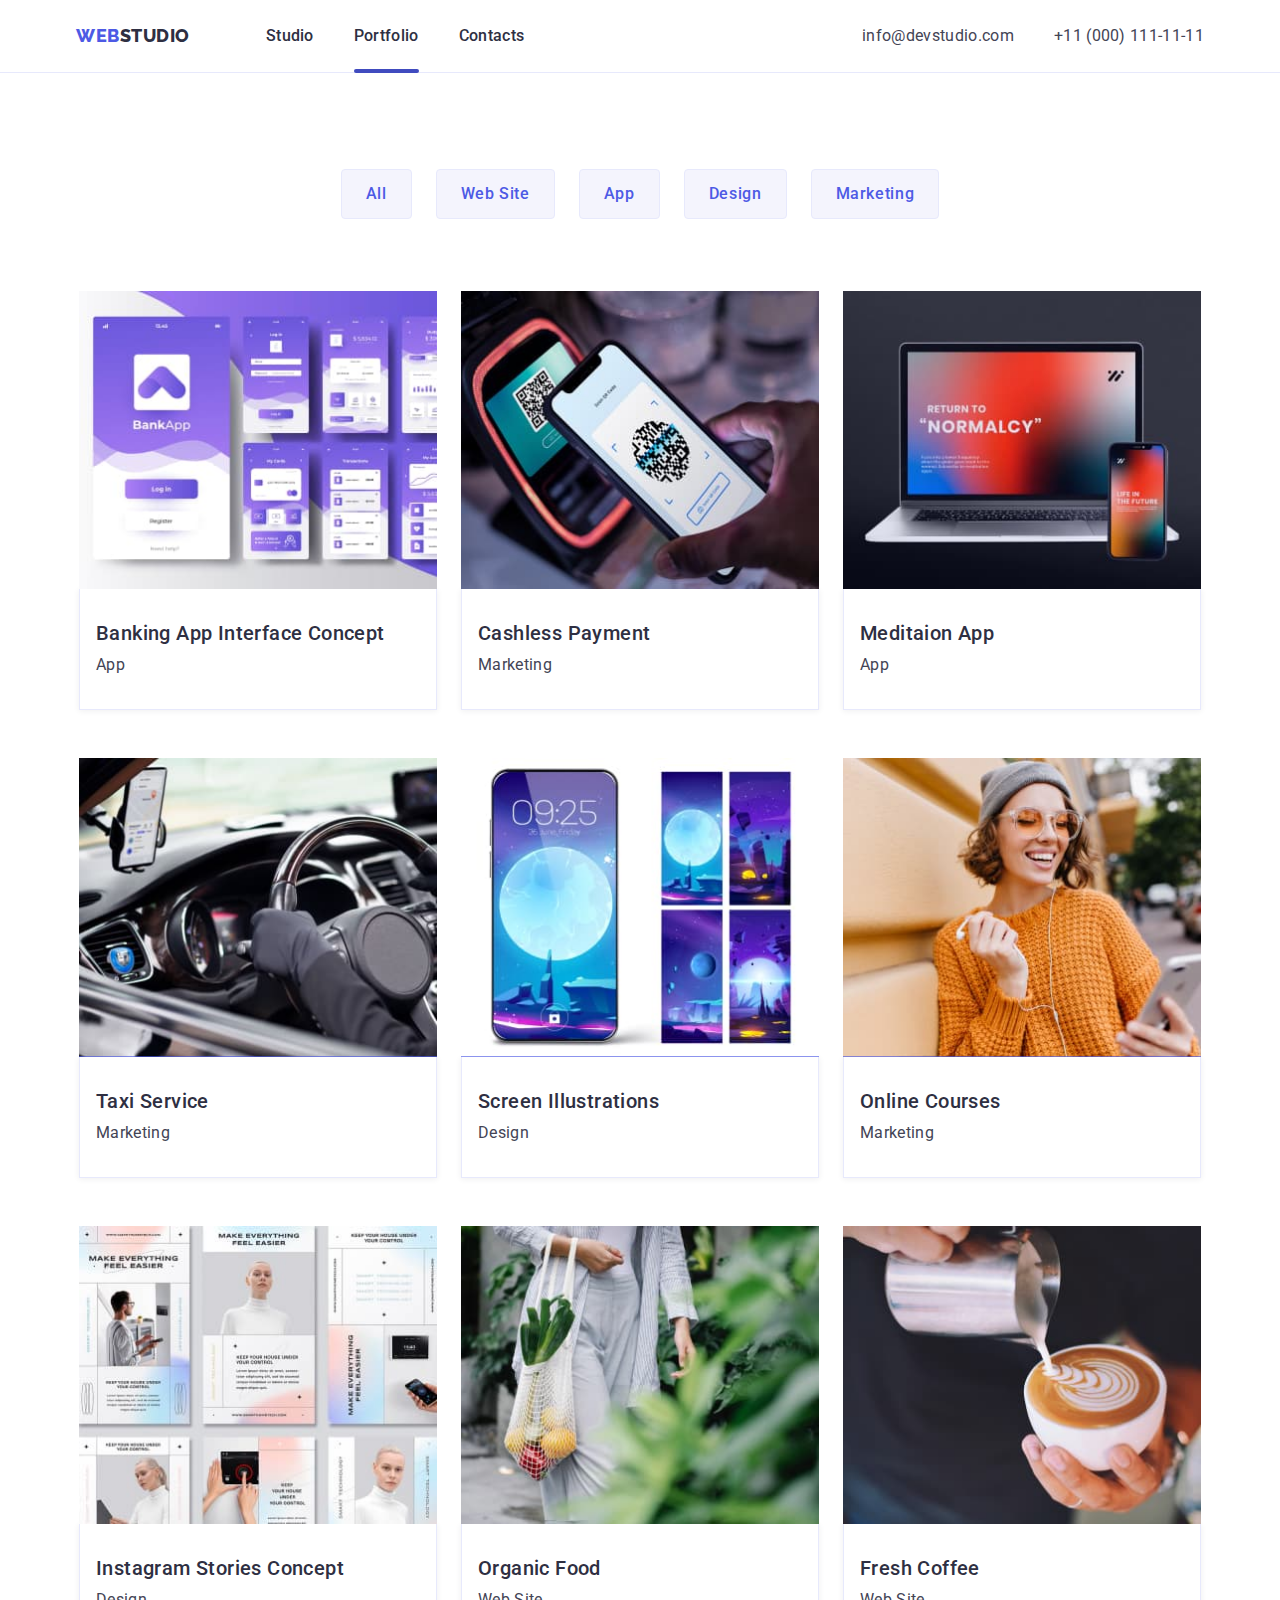
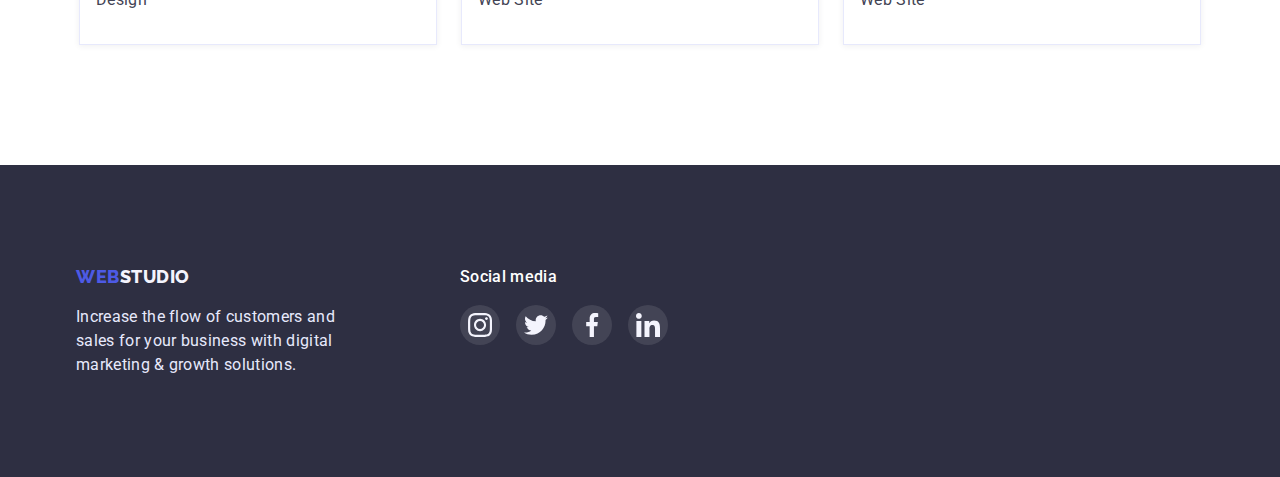
==== portfolio.html @ 310cc635 "1 save" ====
<!DOCTYPE html>
<html lang="en">
<head>
    <meta charset="UTF-8">
    <meta http-equiv="X-UA-Compatible" content="IE=edge">
    <meta name="viewport" content="width=device-width, initial-scale=1.0">
    <title>Portfolio</title>
    <link rel="preconnect" href="https://fonts.googleapis.com">
    <link rel="preconnect" href="https://fonts.gstatic.com" crossorigin>
    <link href="https://fonts.googleapis.com/css2?family=Raleway:wght@800&family=Roboto:wght@400;500;700;900&display=swap" rel="stylesheet">
    <link rel="stylesheet" href="https://cdnjs.cloudflare.com/ajax/libs/modern-normalize/1.1.0/modern-normalize.min.css">
    <link rel="stylesheet" href="./css/styles.css">
</head>

<body>
    <header class="header">
        <!--Navigation-->
            <div class="container header-container">
                <nav class="header-navigation">
                    <div class="logo-wrap">
                        <a href ="./index.html" class="logo-first-part link">WEB<span class="logo-second-part">STUDIO</span>
                        </a>
                    </div>
                <ul class="header-list list">
                    <li class="header-item">
                        <a class="header-link link" href="./index.html">Studio</a>
                    </li>
                    <li class="header-item">
                        <a class="header-link link current" href="./portfolio.html">Portfolio</a>
                    </li>
                    <li class="header-item">
                        <a class="header-link link" href="./Contacts">Contacts</a>
                    </li>
                </ul>
                </nav>
            <!--Contacts-->
            <ul class="contacts list">
                <li><a class="contact-mail link" href="mailto:info@devstudio.com">info@devstudio.com</a></li>
                <li><a class="contact-phone link" href="tel:+110001111111">+11 (000) 111-11-11</a></li>
            </ul>
            </div>
        </header>
<main>

<!--Portfolio-->

    <section class="portfolio section">
        <div class="container">
            <h1 class="visually-hidden">Portfolio</h1>       
            <ul class="buttons-list list">
                <li>
                    <button type="button" class="btn btn-secondary">All</button>
                </li>
                <li>
                    <button type="button" class="btn btn-secondary">Web Site</button>
                </li>
                <li>
                    <button type="button" class="btn btn-secondary">App</button>
                </li>
                <li>
                    <button type="button" class="btn btn-secondary">Design</button>
                </li>
                <li>
                    <button type="button" class="btn btn-secondary">Marketing</button>
                </li>
            </ul>
    
    <!--List of Pictures and Services-->
    
            <ul class="services-list list">
                <li class="service-item">
                    <a href="" class="service-link link">
                        <div class="service-overlay">
                            <img src="images/img-portf1.jpg" alt="BankApp" width="360" height="300">
                            <p class="service-top-tex">14 Stylish and User-Friendly App Design Concepts · Task Manager App · Calorie Tracker App · Exotic Fruit Ecommerce App · Cloud Storage App</p>
                        </div>
                        <div class="service-name">
                            <h2 class="service-title">Banking App Interface Concept</h2>
                            <p class="service-type">App</p>
                        </div>
                    </a>
                </li>
                <li class="service-item">
                    <a href="" class="link">
                        <div class="service-overlay">
                            <img src="images/img-portf2.jpg" alt="blue square" width="360" height="300">
                            <p class="service-top-tex">14 Stylish and User-Friendly App Design Concepts · Task Manager App · Calorie Tracker App · Exotic Fruit Ecommerce App · Cloud Storage App</p>
                        </div>
                        <div class="service-name">
                            <h2 class="service-title">Cashless Payment</h2>
                            <p class="service-type">Marketing</p>
                        </div>
                    </a>
                </li>
                <li class="service-item">
                    <a href="" class="link">
                        <div class="service-overlay">
                            <img src="images/img-portf3.jpg" alt="Laptop" width="360" height="300">
                            <p class="service-top-tex">14 Stylish and User-Friendly App Design Concepts · Task Manager App · Calorie Tracker App · Exotic Fruit Ecommerce App · Cloud Storage App</p>
                        </div>
                        <div class="service-name">
                            <h2 class="service-title">Meditaion App</h2>
                            <p class="service-type">App</p>
                        </div>
                    </a>
                </li>
                <li class="service-item">
                    <a href="" class="link">
                        <div class="service-overlay">
                            <img src="images/img-portf4.jpg" alt="Taxi" width="360" height="300">
                            <p class="service-top-tex">14 Stylish and User-Friendly App Design Concepts · Task Manager App · Calorie Tracker App · Exotic Fruit Ecommerce App · Cloud Storage App</p>
                        </div>
                        <div class="service-name">
                            <h2 class="service-title">Taxi Service</h2>
                            <p class="service-type">Marketing</p>
                        </div>
                    </a>
                </li>
                <li class="service-item">
                    <a href="" class="link">
                        <div class="service-overlay">
                            <img src="images/img-portf5.jpg" alt="Mobile phone" width="360" height="300">
                            <p class="service-top-tex">14 Stylish and User-Friendly App Design Concepts · Task Manager App · Calorie Tracker App · Exotic Fruit Ecommerce App · Cloud Storage App</p>
                        </div>
                        <div class="service-name">
                            <h2 class="service-title">Screen Illustrations</h2>
                            <p class="service-type">Design</p>
                        </div>
                    </a>
                </li>
                <li class="service-item">
                    <a href="" class="link">
                        <div class="service-overlay">
                            <img src="images/img-portf6.jpg" alt="Girl" width="360" height="300">
                            <p class="service-top-tex">14 Stylish and User-Friendly App Design Concepts · Task Manager App · Calorie Tracker App · Exotic Fruit Ecommerce App · Cloud Storage App</p>
                        </div>
                        <div class="service-name">
                            <h2 class="service-title">Online Courses</h2>
                            <p class="service-type">Marketing</p>
                        </div>
                    </a>
                </li>
                <li class="service-item">
                    <a href="" class="link">
                        <div class="service-overlay">
                            <img src="images/img-portf7.jpg" alt="Instagram pages" width="360" height="300">
                            <p class="service-top-tex">14 Stylish and User-Friendly App Design Concepts · Task Manager App · Calorie Tracker App · Exotic Fruit Ecommerce App · Cloud Storage App</p>
                        </div>
                        <div class="service-name">
                            <h2 class="service-title">Instagram Stories Concept</h2>
                            <p class="service-type">Design</p>
                        </div>
                    </a>
                </li>
                <li class="service-item">
                    <a href="" class="link">
                        <div class="service-overlay">
                            <img src="images/img-portf8.jpg" alt="Woman with bag" width="360" height="300">
                            <p class="service-top-tex">14 Stylish and User-Friendly App Design Concepts · Task Manager App · Calorie Tracker App · Exotic Fruit Ecommerce App · Cloud Storage App</p>
                        </div>
                        <div class="service-name">
                            <h2 class="service-title">Organic Food</h2>
                            <p class="service-type">Web Site</p>
                        </div>
                    </a>
                </li>
                <li class="service-item">
                    <a href="" class="link">
                        <div class="service-overlay">
                            <img src="images/img-portf9.jpg" alt="Hands and Coffee" width="360" height="300">
                            <p class="service-top-tex">14 Stylish and User-Friendly App Design Concepts · Task Manager App · Calorie Tracker App · Exotic Fruit Ecommerce App · Cloud Storage App</p>
                        </div>
                        <div class="service-name">
                            <h2 class="service-title">Fresh Coffee</h2>
                            <p class="service-type">Web Site</p>
                        </div>
                    </a>
                </li>
            </ul>
        </div>
    </section>
</main>
<footer class="footer">
    <div class="container">
        <div class="footer-left-part">
            <a href ="./index.html" class="logo-first-part link">WEB<span class="logo-second-part footer-logo-second-part">STUDIO</span></a>
            <p class="footer-paragraph">Increase the flow of customers and sales for your business with digital marketing & growth solutions.</p>
        </div>
        <div class="fotter-right-part">
            <h4 class="social-title">Social media</h4>
                <ul class="social-list list">
                    <li class="social-item">
                        <a href="" class="social-link link">
                            <svg class="social-icon" width="24" height="24">
                                <use href="./images/icons.svg#icon-instagram"></use>
                            </svg>
                        </a>
                    </li>
                    <li class="social-item">
                        <a href="" class="social-link link">
                            <svg class="social-icon" width="24" height="24">
                                <use href="./images/icons.svg#icon-twitter"></use>
                            </svg>
                        </a>
                    </li>
                    <li class="social-item">
                        <a href="" class="social-link link">
                            <svg class="social-icon" width="24" height="24">
                                <use href="./images/icons.svg#icon-facebook"></use>
                            </svg>
                        </a>
                    </li>
                    <li class="social-item">
                        <a href="" class="social-link link">
                            <svg class="social-icon" width="24" height="24">
                                <use href="./images/icons.svg#icon-linkedin"></use>
                            </svg>
                        </a>
                    </li>
                </ul>
        </div>
    </div>
</footer>
<script src="./js/modal.js"></script>
</body>
</html>
---- css/styles.css ----
:root {
--navigation-color: #2E2F42;
--first-title-color: #FFFFFF;
--btn-color: #E7E9FC;
--main-text-color: #434455;
--accent-color: #4D5AE5;
--btn-focur-color: #404BBF;
--background-color: #F4F4FD;
--customets: #8E8F99;
--icon-hover: #31D0AA;
--modal-color: #FCFCFC;
--transition: 250ms cubic-bezier(0.4, 0, 0.2, 1);

}

body {
    background-color: var(--first-title-color);
    font-family: 'Roboto', 'sans-serif';
    font-style: normal;
    font-weight: 400;
    color: var(--main-text-color);
}

h1, h2, h3, h4, p, ul, ol {
    margin-top: 0;
    margin-bottom: 0;
}

img {
    display: block;
    max-width: 100%;
    height: auto;
}

.container {
    width: 1158px;
    padding-left: 15px;
    padding-right: 15px;
    outline: 1px;
    margin: 0 auto;
}

.section {
    padding-top: 120px;
    padding-bottom: 120px;
}

.list {
    list-style: none;
    padding: 0;
}
.link {text-decoration: none;}

.visually-hidden {
    position: absolute;
    width: 1px;
    height: 1px;
    margin: -1px;
    border: 0;
    padding: 0;
    white-space: nowrap;
    clip-path: inset(100%);
    clip: rect(0 0 0 0);
    overflow: hidden;
}

.header {
    border-bottom: 1px solid var(--btn-color)
}

/* Navigation */

.header > .container {
    display: flex;
    align-items: center;
    
}

.header-navigation {
    display: flex;
    align-items: center;
    margin-right: auto;
}

/* Logo */
.logo-wrap {
    margin-right: 76px;
}

.logo-first-part {
    color: var(--accent-color);
    font-family: 'Raleway', 'sans-serif';
    font-weight: 800;
    font-size: 18px;
    line-height: calc(24/18);
    letter-spacing: 0.03em;
}

.logo-second-part {color: var(--navigation-color);}

.header-item {
    position: relative;   
}

.header-item .current::after {
    content: '';
    display: block;
    position: absolute;
    width: 100%;
    height: 4px;
    border-radius: 2px;
    left: 0;
    bottom: -25px;
    background-color: var(--btn-focur-color);
}

.header-list .link {
    font-weight: 500;
    font-size: 16px;
    line-height: calc(24/16);
    letter-spacing: 0.02em;
    color: var(--navigation-color);
    transition: color var(--transition);
}
.header-list .link:hover, .header-list .link:focus {
    color: var(--btn-focur-color)}

.header-list {
    display: flex;
    gap: 40px;
    align-items: center;
}

.contacts .link {
    display: block;
    padding-top: 24px;
    padding-bottom: 24px;
    font-size: 16px;
    line-height: calc(24/16);
    letter-spacing: 0.02em;
    color: var(--main-text-color-color);
    transition: color var(--transition);
}

.contacts .link:hover {color: var(--btn-focur-color)}

.contacts {
    display: flex;
    gap: 40px;
    align-items: center;
}

/* Tittle in the center */
.hero-section {
    padding-top: 188px;
    padding-bottom: 188px;
    max-width: 1440px;
    text-align: center;
    margin: auto;
    background-color: var(--navigation-color);
    background-image: 
    linear-gradient( to right, rgba(46, 47, 66, 0.7), rgba(46, 47, 66, 0.7)), 
    url(../images/people-office.jpg);
    background-repeat: no-repeat;
    background-position: center;
    background-size: cover;
}

.hero-title {
    max-width: 496px;
    font-weight: 700;
    font-size: 56px;
    line-height: calc(60/56);
    letter-spacing: 0.02em;
    color: var(--first-title-color);
    margin-right: auto;
    margin-left: auto;
    margin-bottom: 48px;
}

/* Button */
.btn {
    border-radius: 4px;
    font-family: inherit;
    font-weight: 500;
    font-size: 16px;
    letter-spacing: 0.04em;
    cursor: pointer;
}

.btn-primary {
    display: inline-block;
    border: 1px solid transparent;
    padding: 16px 32px;
    line-height: calc(19/16);
    color: var(--first-title-color);
    background-color: var(--accent-color);
    transition: background-color var(--transition), box-shadow var(--transition); 
}

.btn-secondary {
    display: flex;
    border: 1px solid var(--btn-color);
    padding: 12px 24px;
    line-height: 1.5;
    align-items: center;
    text-align: center;
    color: var(--accent-color);
    background-color: var(--background-color);
    transition: color var(--transition), background-color var(--transition);
}

.btn-primary:hover, .btn-primary:focus {
    background-color: var(--btn-focur-color);
    box-shadow: 0px 4px 4px rgba(0, 0, 0, 0.15);
}
.btn-secondary:hover, .btn-secondary:focus {
    color: var(--background-color); 
    background-color: var(--accent-color)}

/* H2 titles */
.features-title, .pictures-title, .team-title, .customers-title {
font-weight: 700;
font-size: 36px;
line-height: calc(40/36);
text-align: center;
letter-spacing: 0.02em;
text-align: center;
color: var(--navigation-color);
}

/* Section with a short description */

.features-section {
    padding-top: 120px;
    padding-bottom: 0;
}
.features-list {
    display: flex;
    gap: 24px;
    align-items: center;}

.features-item {
    width: calc((100% - 72px) / 4);
}

.features-icons-item {
    display: flex;
    align-items: center;
    justify-content: center;
    height: 112px;
    border-radius: 4px;
    background-color: var(--background-color);
    margin-bottom: 8px;
}

.features-link {
}
.features-icon {
}

.features-paragraph-title {
    font-weight: 700;
    font-size: 20px;
    line-height: calc(24/20);
    letter-spacing: 0.02em;
    color: var(--navigation-color);
    margin-bottom: 8px;
}
.features-paragraph {
    font-size: 16px;
    line-height: calc(24/16);
    letter-spacing: 0.02em;
    color: var(--main-text-color);
}

/* Pictures   */

.pictures-title, .customers-title {
margin-bottom: 72px;
}

.pictures-list {
    display: flex;
    gap: 24px;
    align-items: center;
}

/* Team */

.team {
    background-color: var(--background-color);
}
.team-title {
    margin-bottom: 72px;
}

.team-members {
    display: flex;
    gap: 24px;
    align-items: center;
    text-align: center;
}

.team-item {
    width: calc((100% - 72px) / 4);
    background: var(--first-title-color);
    box-shadow: 0px 1px 6px rgba(46, 47, 66, 0.08), 0px 1px 1px rgba(46, 47, 66, 0.16), 0px 2px 1px rgba(46, 47, 66, 0.08);
    border-radius: 0px 0px 4px 4px;
}

.team-member-name {
    margin-top: 32px;
    margin-bottom: 8px;
    font-weight: 500;
    font-size: 20px;
    line-height: calc(24/20);
    letter-spacing: 0.02em;
    color: var(--navigation-color);
}
.team-paragraph {
    font-size: 16px;
    line-height: calc(24/16);
    letter-spacing: 0.02em;
    color: var (--main-text-color);
    margin-bottom: 8px;
}

.team-soc-list {
    display: flex;
    justify-content: center;
    gap: 24px;
}

.team-soc-item {
    width: 40px;
    height: 40px;
    margin-bottom: 32px;
}

.team-soc-link {
    width: 100%;
    height: 100%;
    background-color: var(--accent-color);
    border-radius: 50%;
    display: flex;
    align-items: center;
    justify-content: center;
    transition: background-color var(--transition);
}

.team-soc-link:hover, .team-soc-link:focus {
    background-color: var(--btn-focur-color);
}

.team-soc-icon {
    fill: var(--background-color);
}

/* Customers */

.customers-list {
    display: flex;
    justify-content: center;
    gap: 24px;
}
.customer-item {
    width: calc((100% - 120px) / 6);
    height: 88px;
}
.customer-link {
    width: 100%;
    height: 100%;
    border: 1px solid var(--customets);
    border-radius: 4px;
    display: flex;
    align-items: center;
    justify-content: center;
    transition: border-color var(--transition);
}
.customer-icon {
    fill: var(--customets);
    transition: fill var(--transition);
}

.customer-link:hover {
    border-color: var(--btn-focur-color);
}

.customer-link:hover .customer-icon {
    fill: var(--btn-focur-color);
}


/* Portfolio */

.portfolio {
    padding-top: 96px;
}

.buttons-list {
    display: flex;
    align-items: center;
    flex-wrap: wrap;
    justify-content: center;
    gap: 24px;
    margin-bottom: 72px;
}
/* List of Pictures and Services */

.services-list {
    display: flex;
    flex-wrap: wrap;
    justify-content: center;
    column-gap: 24px;
    row-gap: 48px;
}

.service-item {
    width: calc((100% - 54px) / 3);
    transition: box-shadow var(--transition);
}

.service-item:hover, .service-item:focus {
    box-shadow: 0px 1px 6px rgba(46, 47, 66, 0.08), 0px 1px 1px rgba(46, 47, 66, 0.16), 0px 2px 1px rgba(46, 47, 66, 0.08);
}

.service-overlay{
    position: relative;
    overflow: hidden;
}

.service-top-tex {
    position: absolute;
    padding: 40px 32px;
    top: 0;
    height: 100%;
    font-size: 16px;
    line-height: calc(24/16); 
    letter-spacing: 0.02em;
    color: var(--background-color);
    background-color: #4d5ae5ef;
    transform: translateY(100%);
    transition: transform var(--transition);
}

.service-item:hover .service-top-tex {
    transform: translateY(0); 
}

.service-name {
    padding-top: 32px;
    padding-bottom: 32px;
    padding-left: 16px;
    border: 1px solid var(--btn-color);
    border-top: transparent;
    box-shadow: 0px 1px 6px rgba(46, 47, 66, 0.08);
}

.service-title {
    font-weight: 500;
    font-size: 20px;
    line-height: calc(24/20);
    letter-spacing: 0.02em;
    color: var(--navigation-color);
}
.service-type{
    font-size: 16px;
    line-height: calc(24/16);
    letter-spacing: 0.02em;
    color: var(--main-text-color);
    margin-top: 8px;
}

/* Footer */

.footer {
    padding-top: 100px;
    padding-bottom: 100px;
    background-color: var(--navigation-color);
}
.footer>.container {
    display: flex;
}
.footer-left-part {
margin-right: 120px;
}

.footer-logo-second-part {
    color: var(--background-color);
}
.footer-paragraph {
    margin-top: 16px;
    max-width: 264px;
    font-size: 16px;
    line-height: calc(24/16);
    letter-spacing: 0.02em;
    color: var(--btn-color);
}

.fotter-right-part {
    margin-bottom: 16px;
    
}
.social-title {
    font-weight: 500;
    font-size: 16px;
    line-height: calc(24/16);
    letter-spacing: 0.02em;
    color: var(--first-title-color);
    margin-bottom: 16px;
    }

.social-list {
    display: flex;
    justify-content: center;
    gap: 16px;
}
.social-item {
    width: 40px;
    height: 40px;
}
.social-link {
    width: 100%;
    height: 100%;
    background-color: rgba(255, 255, 255, 0.1);
    border-radius: 50%;
    display: flex;
    align-items: center;
    justify-content: center;
    transition: background-color var(--transition);
}
.social-icon {
    fill: var(--background-color);
}
.social-link:hover, .social-link:focus {
background-color: var(--icon-hover);
}

.backdrop {
    position: fixed;
    top: 0;
    width: 100%;
    height: 100%;
    background-color: #2E2F4266;
    transition: opacity var(--transition), 
    visibility var(--transition);
    }

.modal {
    position: absolute;
    top: 50%;
    left: 50%;
    width: 408px;
    min-height: 578px;
    background-color: var(--modal-color);
    border-radius: 4px;
    transform: translate(-50%, -50%) scaleY(1);
    transition: transform var(--transition);
}

.backdrop.is-hidden .modal {
    transform: translate(-50%, -50%) scaleY(0);
}

.modal-close {
    position: absolute;
    width: 24px;
    height: 24px;
    border-radius: 50%;
    border: 1px solid rgba(0, 0, 0, 0.1);
    right: 24px;
    top: 24px;
    background-color: var(--btn-color);
    display: block;
    margin-left: auto;
}

.is-hidden {
    opacity: 0;
    visibility: hidden;
    pointer-events: none;
}

.modal-title {
}
.modal-form {
}

.input-text {
    display: inline-block;
    font-size: ;
    margin-bottom: ;
}
.modal-input {
    width: 100%;
    background-color: transparent;
    border: 1px solid;
    border-radius: ;
    padding-left: 15px;
}
.modal-input::placeholder {
    font-size: ;
    color: #2E2F42;
}

.intup-icon {
    position: absolute;
}

/* .modal-input:not(:placeholder-shown):not(:focus):valid {}

.modal-input:not(:placeholder-shown):not(:focus):invalid {} */
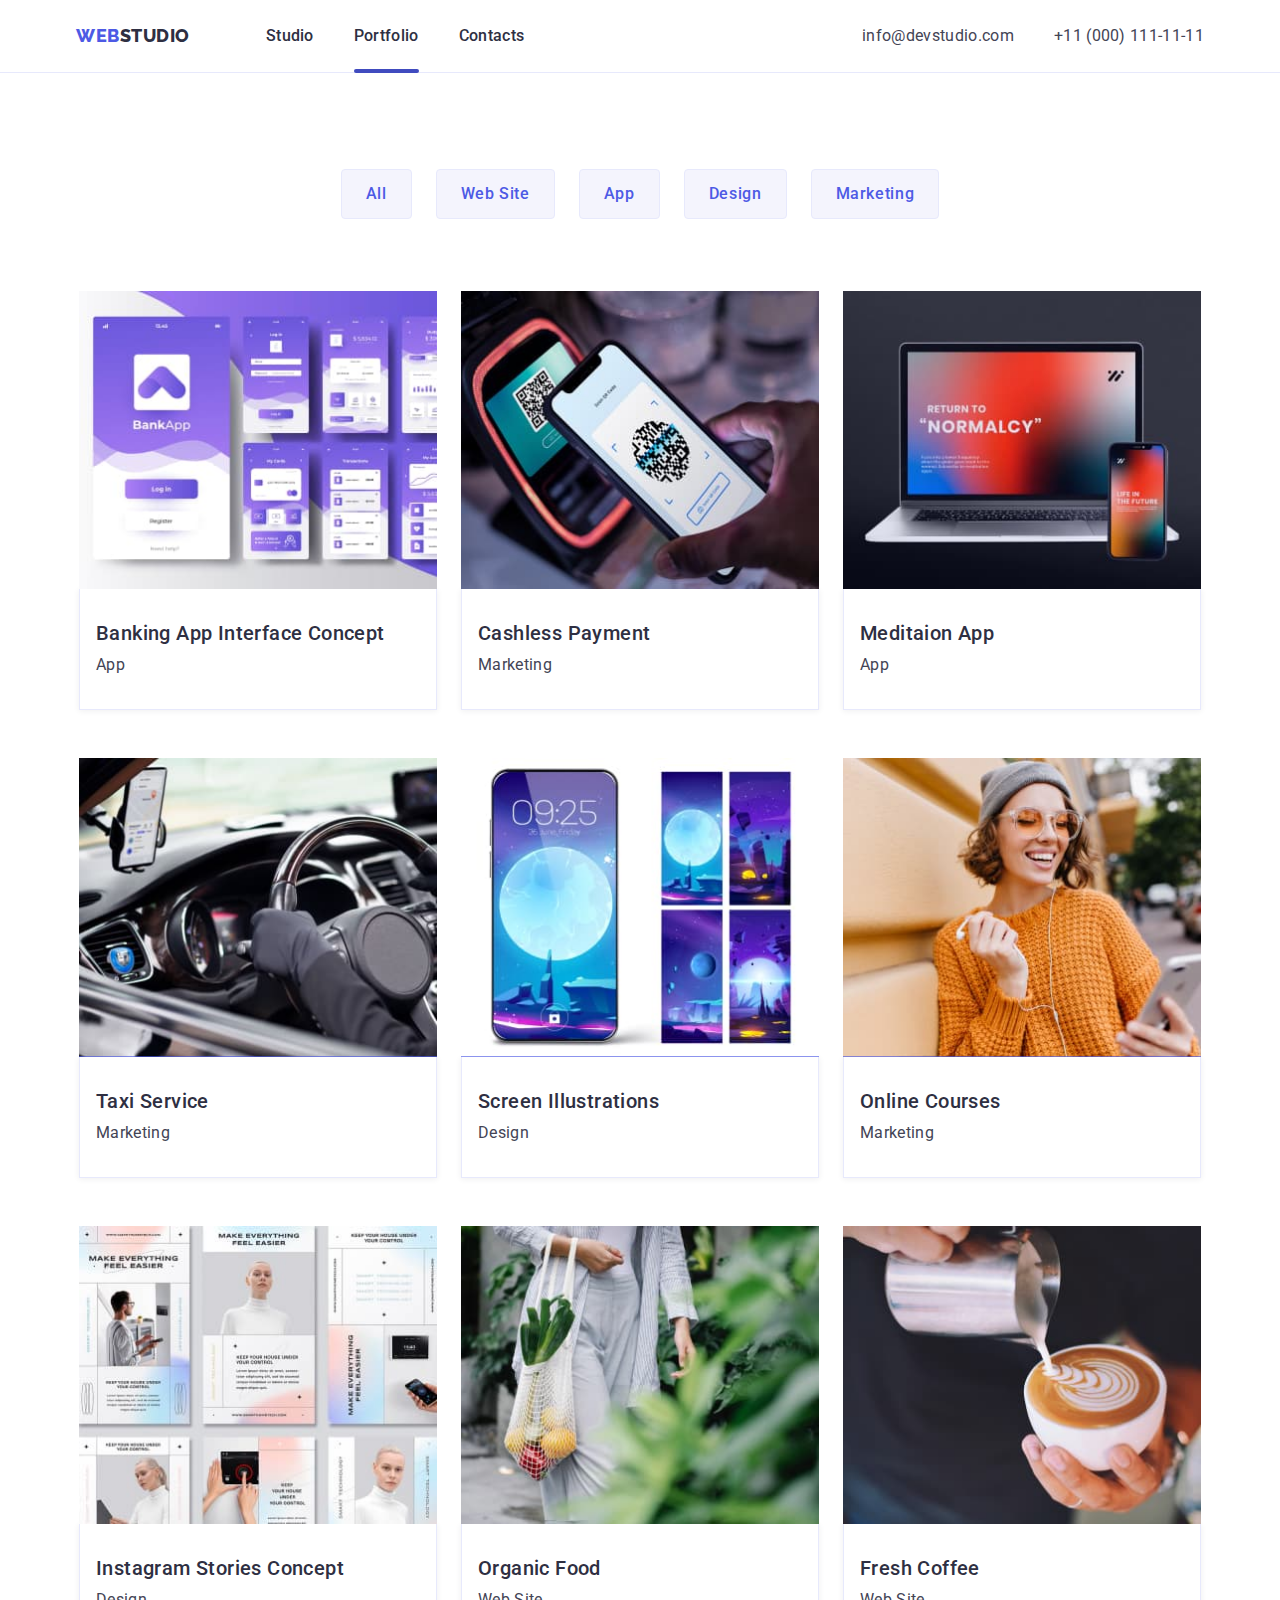
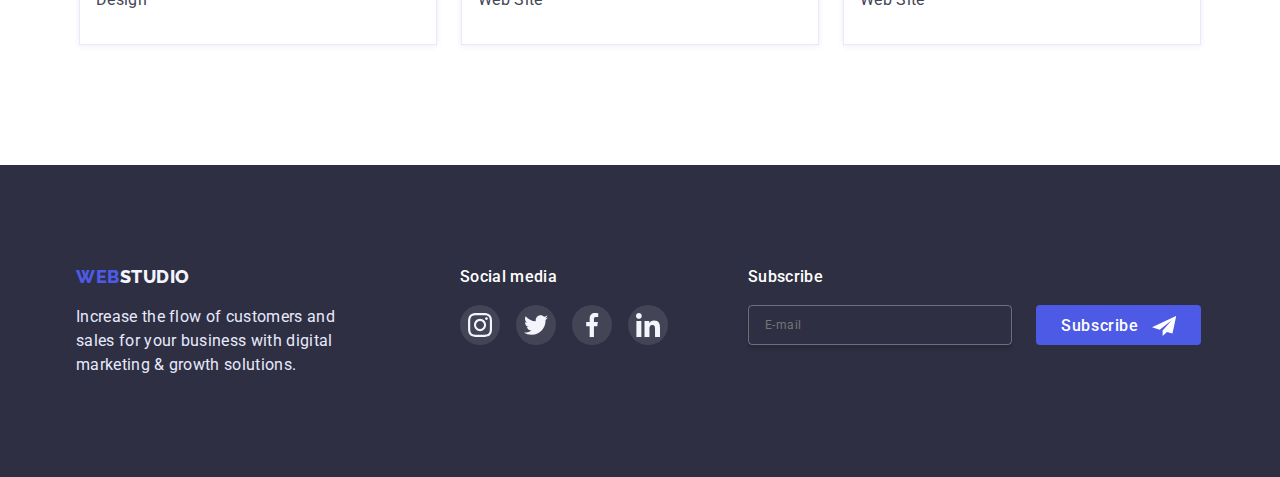
==== commit 13e6b7a0: "5 save" ====
--- a/portfolio.html
+++ b/portfolio.html
@@ -182,11 +182,11 @@
 </main>
 <footer class="footer">
     <div class="container">
-        <div class="footer-left-part">
+        <div class="footer-first-part">
             <a href ="./index.html" class="logo-first-part link">WEB<span class="logo-second-part footer-logo-second-part">STUDIO</span></a>
             <p class="footer-paragraph">Increase the flow of customers and sales for your business with digital marketing & growth solutions.</p>
         </div>
-        <div class="fotter-right-part">
+        <div class="footer-second-part">
             <h4 class="social-title">Social media</h4>
                 <ul class="social-list list">
                     <li class="social-item">
@@ -218,6 +218,22 @@
                         </a>
                     </li>
                 </ul>
+        </div>
+        <div class="footer-third-part">
+            <h4 class="social-title">Subscribe</h4>
+            <form class="subscribe-wrap">
+                    <input type="email" class="footer-input-email" 
+                    name="user-email"
+                    placeholder="E-mail"
+                    required 
+                    id="user-email"
+                    />
+                <button type="submit" class="btn subscribe-btn">Subscribe
+                    <svg class="subscribe-icon" width="24" height="24">
+                        <use href="./images/icons.svg#icon-send"></use>
+                    </svg>
+                </button>
+            </form>
         </div>
     </div>
 </footer>
--- a/css/styles.css
+++ b/css/styles.css
@@ -6,7 +6,7 @@
 --accent-color: #4D5AE5;
 --btn-focur-color: #404BBF;
 --background-color: #F4F4FD;
---customets: #8E8F99;
+--customers: #8E8F99;
 --icon-hover: #31D0AA;
 --modal-color: #FCFCFC;
 --transition: 250ms cubic-bezier(0.4, 0, 0.2, 1);
@@ -371,7 +371,7 @@
 .customer-link {
     width: 100%;
     height: 100%;
-    border: 1px solid var(--customets);
+    border: 1px solid var(--customers);
     border-radius: 4px;
     display: flex;
     align-items: center;
@@ -379,7 +379,7 @@
     transition: border-color var(--transition);
 }
 .customer-icon {
-    fill: var(--customets);
+    fill: var(--customers);
     transition: fill var(--transition);
 }
 
@@ -482,8 +482,8 @@
 .footer>.container {
     display: flex;
 }
-.footer-left-part {
-margin-right: 120px;
+.footer-first-part {
+    margin-right: 120px;
 }
 
 .footer-logo-second-part {
@@ -498,10 +498,63 @@
     color: var(--btn-color);
 }
 
-.fotter-right-part {
-    margin-bottom: 16px;
-    
-}
+.footer-second-part {
+    margin-right: 80px;
+}
+
+.footer-third-part{
+    /* width: 453px;
+    height: 80px; */
+}
+.subscribe-wrap {
+    display: flex;
+    gap: 24px;
+}
+
+.footer-input-email {
+    padding: 8px 16px;
+    width: 264px;
+    height: 40px;
+    font-size: 12px;
+    line-height: calc(16/12);
+    letter-spacing: 0.04em;
+    color: rgba(255, 255, 255, 0.6);
+    background-color: transparent;
+    border: 1px solid rgba(255, 255, 255, 0.3);
+    box-shadow: 0px 4px 4px rgba(0, 0, 0, 0.15);
+    border-radius: 4px;
+    outline: none;
+    transition: border-color var(--transition);
+}
+
+.footer-input-email:hover, .footer-input-email:focus {
+    border-color: var(--accent-color);
+}
+
+.subscribe-btn {
+    position: relative;
+    display: flex;
+    border: 1px solid transparent;
+    padding: 8px 24px;
+    width: 165px;
+    height: 40px;
+    line-height: calc(24/16);
+    color: var(--first-title-color);
+    background-color: var(--accent-color);
+    transition: background-color var(--transition);
+}
+
+.subscribe-btn:hover, .subscribe-btn:focus {
+    background-color: var(--btn-focur-color);
+    box-shadow: 0px 4px 4px rgba(0, 0, 0, 0.15);
+}
+
+.subscribe-icon {
+    position: absolute;
+    right: 24px;
+    fill: var(--first-title-color);
+}
+
 .social-title {
     font-weight: 500;
     font-size: 16px;
@@ -534,7 +587,7 @@
     fill: var(--background-color);
 }
 .social-link:hover, .social-link:focus {
-background-color: var(--icon-hover);
+    background-color: var(--icon-hover);
 }
 
 .backdrop {
@@ -553,6 +606,7 @@
     left: 50%;
     width: 408px;
     min-height: 578px;
+    padding: 24px;
     background-color: var(--modal-color);
     border-radius: 4px;
     transform: translate(-50%, -50%) scaleY(1);
@@ -567,13 +621,29 @@
     position: absolute;
     width: 24px;
     height: 24px;
+    right: 24px;
+    top: 24px;
     border-radius: 50%;
     border: 1px solid rgba(0, 0, 0, 0.1);
-    right: 24px;
-    top: 24px;
     background-color: var(--btn-color);
     display: block;
     margin-left: auto;
+    transition: fill var(--transition), 
+    background-color: var(--transition),
+    border var(var(--transition));
+}
+
+.modal-close:hover, .modal-close:focus {
+    background-color: var(--btn-focur-color);
+    fill: var(--first-title-color);
+    border: none;
+}
+
+.modal-icon {
+    position: absolute;
+    top: 50%;
+    left: 50%;
+    transform: translate(-50%, -50%);
 }
 
 .is-hidden {
@@ -583,31 +653,137 @@
 }
 
 .modal-title {
-}
+    text-align: center;
+    padding-top: 48px;
+    margin-bottom: 14px;
+    font-weight: 500;
+    font-size: 16px;
+    line-height: calc(24/16);
+    letter-spacing: 0.02em;
+    color: var(--navigation-color)
+}
+
 .modal-form {
+    /* position: relative; */
 }
 
 .input-text {
     display: inline-block;
-    font-size: ;
-    margin-bottom: ;
+    font-size: 12px;
+    line-height: calc(16/12);
+    letter-spacing: 0.04em;
+    color: var(--customers);
+    margin-bottom: 4px;
+}
+
+.input-wrap {
+    position: relative;
+    margin-bottom: 8px;
 }
 .modal-input {
+    padding: 8px 16px;
+    padding-left: 38px;
     width: 100%;
+    height: 40px;
     background-color: transparent;
-    border: 1px solid;
-    border-radius: ;
-    padding-left: 15px;
-}
-.modal-input::placeholder {
-    font-size: ;
-    color: #2E2F42;
-}
-
-.intup-icon {
+    border: 1px solid rgba(33, 33, 33, 0.2);
+    border-radius: 4px;
+    outline: none;
+    transition: fill var(--transition), border-color var(--transition);
+}
+
+.modal-input:hover, .modal-input:focus {
+    border-color: var(--accent-color);
+}
+.modal-input:hover + .input-icon {
+    fill: var(--accent-color);
+}
+.modal-input:focus + .input-icon {
+    fill: var(--accent-color);
+}
+
+.input-icon {
     position: absolute;
-}
-
-/* .modal-input:not(:placeholder-shown):not(:focus):valid {}
-
-.modal-input:not(:placeholder-shown):not(:focus):invalid {} */
+    margin-right: 4px;
+    left: 16px;
+    top: 50%;
+    transform: translateY(-50%);
+}
+
+.modal-comment {
+    display: block;
+    padding: 8px 16px;
+    width: 100%;
+    height: 120px;
+    background-color: transparent;
+    border: 1px solid rgba(33, 33, 33, 0.2);
+    border-radius: 4px;
+    outline: none;
+    resize: none;
+    margin-bottom: 16px;
+}
+.modal-comment::placeholder {
+    font-size: 12px;
+    line-height: calc(16/12);
+    letter-spacing: 0.04em;
+    color: rgba(117, 117, 117, 0.5);
+}
+
+.policy {
+    font-size: 12px;
+    line-height: calc(16/12);
+    letter-spacing: 0.04em;
+    color: #757575;
+    margin-bottom: 24px;
+}
+.checkbox-policy {
+    display: flex;
+    align-items: center;
+}
+
+.checkbox-policy span {
+    width: 16px;
+    height: 16px;
+    border: 1.25px solid var(--navigation-color);
+    border-radius: 2px;
+    margin-right: 8px;
+    display: flex;
+    align-items: center;
+    justify-content: center;
+    fill: transparent;
+    transition: fill var(--transition), background-color var(--transition), border var(--transition);
+}
+
+.checkbox:checked + .checkbox-policy span {
+    background-color: var(--accent-color);
+    border: none;
+    fill: var(--background-color);
+    margin-right: 8px;
+}
+
+.policy-link {
+    font-size: 12px;
+    line-height: calc(16/12);
+    letter-spacing: 0.04em;
+    text-decoration-line: underline;
+    color: var(--accent-color);
+}
+
+.modal-btn {
+    display: flex;
+    justify-content: center;
+    border: 1px solid transparent;
+    padding: 16px 32px;
+    width: 169px;
+    height: 56px;
+    line-height: calc(24/16);
+    color: var(--first-title-color);
+    background-color: var(--accent-color);
+    transform: translateX(50%);
+    transition: background-color var(--transition), box-shadow var(--transition);
+}
+
+.modal-btn:hover, .modal-btn:focus {
+    background-color: var(--btn-focur-color);
+    box-shadow: 0px 4px 4px rgba(0, 0, 0, 0.15);
+}